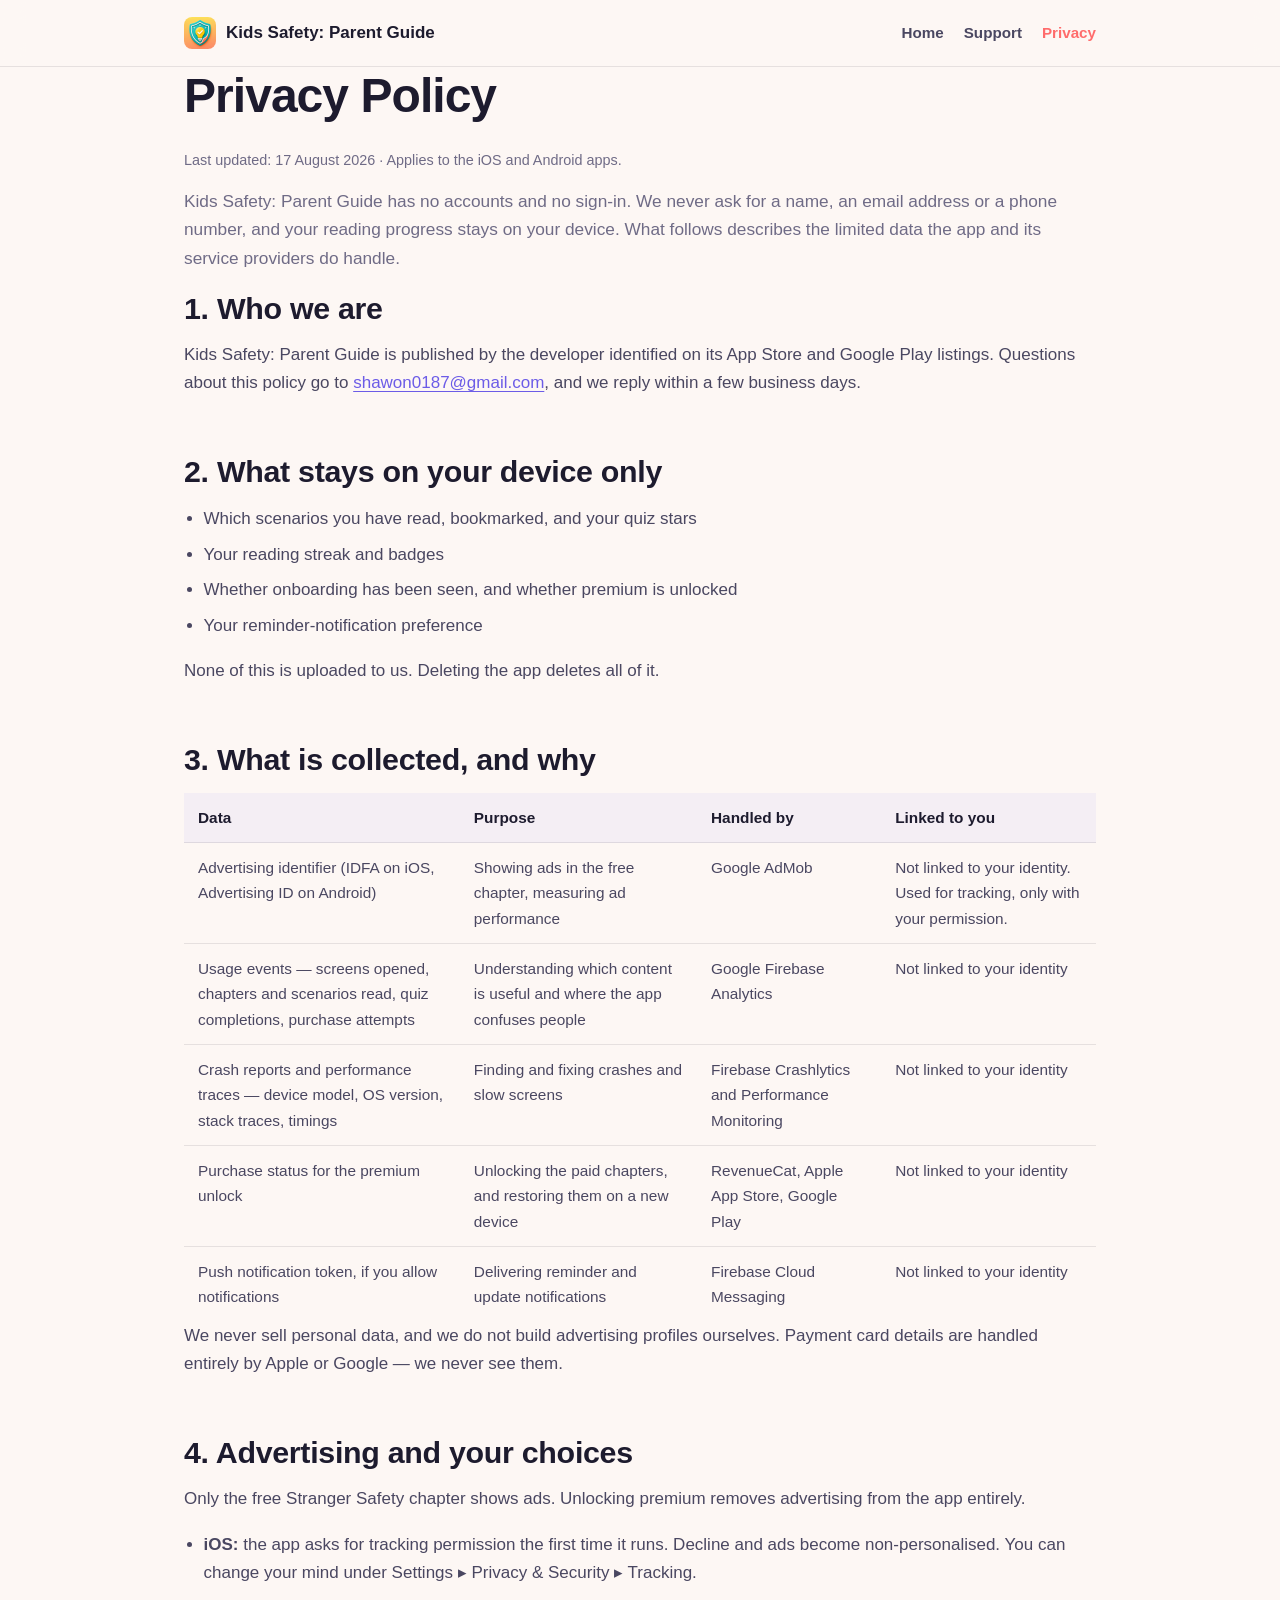
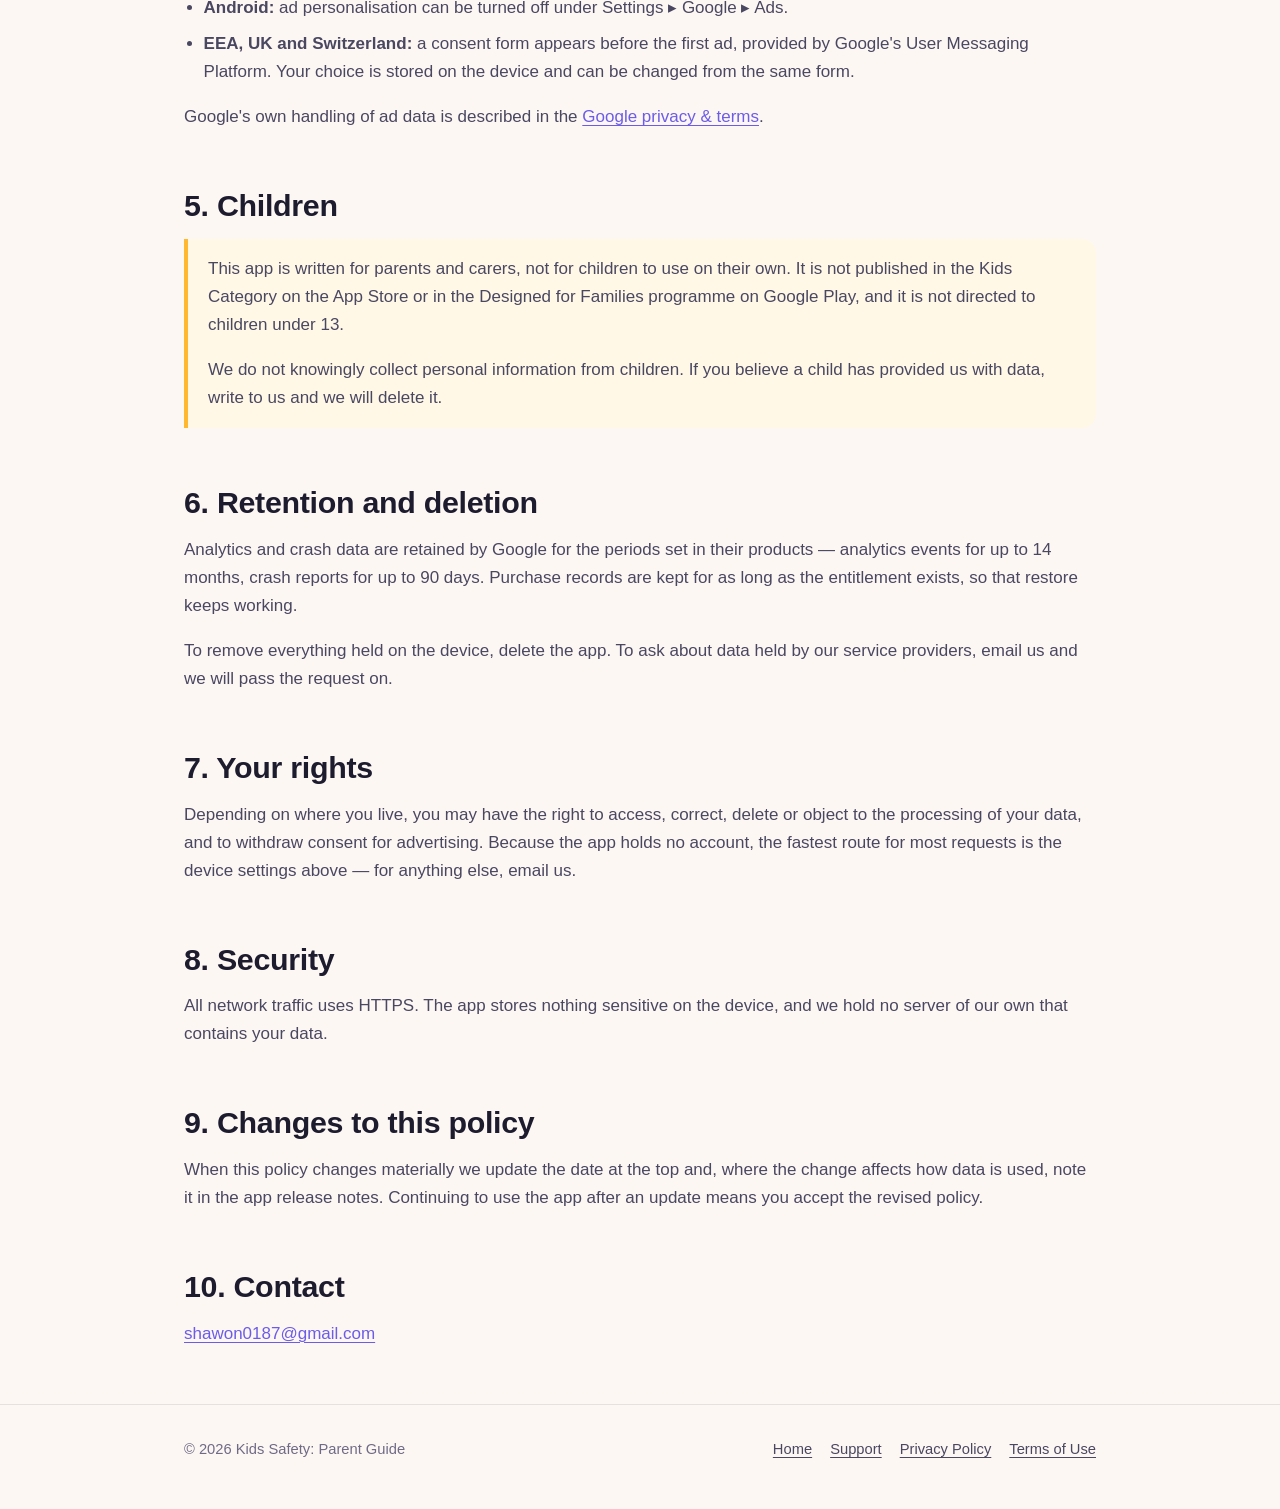
==== privacy.html @ e6f9dfe9 "Initial commit" ====
<!DOCTYPE html>
<html lang="en">
<head>
<meta charset="utf-8">
<meta name="viewport" content="width=device-width, initial-scale=1">
<title>Privacy Policy — Kids Safety: Parent Guide</title>
<meta name="description" content="What Kids Safety: Parent Guide collects, why, and how to control it.">
<link rel="icon" href="assets/icon-512.png">
<link rel="stylesheet" href="styles.css">
</head>
<body>

<header class="site-header">
    <div class="wrap">
        <a class="brand" href="index.html">
            <img src="assets/icon-512.png" alt="">
            Kids Safety: Parent Guide
        </a>
        <nav class="site-nav">
            <a href="index.html">Home</a>
            <a href="support.html">Support</a>
            <a href="privacy.html" aria-current="page">Privacy</a>
        </nav>
    </div>
</header>

<main class="wrap">

    <h1>Privacy Policy</h1>
    <p class="updated">Last updated: 17 August 2026 · Applies to the iOS and Android apps.</p>

    <p class="lede">
        Kids Safety: Parent Guide has no accounts and no sign-in. We never ask
        for a name, an email address or a phone number, and your reading
        progress stays on your device. What follows describes the limited data
        the app and its service providers do handle.
    </p>

    <section>
        <h2>1. Who we are</h2>
        <p>
            Kids Safety: Parent Guide is published by the developer identified
            on its App Store and Google Play listings. Questions about this
            policy go to <a href="mailto:shawon0187@gmail.com">shawon0187@gmail.com</a>,
            and we reply within a few business days.
        </p>
    </section>

    <section>
        <h2>2. What stays on your device only</h2>
        <ul class="plain">
            <li>Which scenarios you have read, bookmarked, and your quiz stars</li>
            <li>Your reading streak and badges</li>
            <li>Whether onboarding has been seen, and whether premium is unlocked</li>
            <li>Your reminder-notification preference</li>
        </ul>
        <p>
            None of this is uploaded to us. Deleting the app deletes all of it.
        </p>
    </section>

    <section>
        <h2>3. What is collected, and why</h2>
        <div class="table-scroll">
            <table>
                <thead>
                    <tr>
                        <th>Data</th>
                        <th>Purpose</th>
                        <th>Handled by</th>
                        <th>Linked to you</th>
                    </tr>
                </thead>
                <tbody>
                    <tr>
                        <td>Advertising identifier (IDFA on iOS, Advertising ID on Android)</td>
                        <td>Showing ads in the free chapter, measuring ad performance</td>
                        <td>Google AdMob</td>
                        <td>Not linked to your identity. Used for tracking, only with your permission.</td>
                    </tr>
                    <tr>
                        <td>Usage events — screens opened, chapters and scenarios read, quiz completions, purchase attempts</td>
                        <td>Understanding which content is useful and where the app confuses people</td>
                        <td>Google Firebase Analytics</td>
                        <td>Not linked to your identity</td>
                    </tr>
                    <tr>
                        <td>Crash reports and performance traces — device model, OS version, stack traces, timings</td>
                        <td>Finding and fixing crashes and slow screens</td>
                        <td>Firebase Crashlytics and Performance Monitoring</td>
                        <td>Not linked to your identity</td>
                    </tr>
                    <tr>
                        <td>Purchase status for the premium unlock</td>
                        <td>Unlocking the paid chapters, and restoring them on a new device</td>
                        <td>RevenueCat, Apple App Store, Google Play</td>
                        <td>Not linked to your identity</td>
                    </tr>
                    <tr>
                        <td>Push notification token, if you allow notifications</td>
                        <td>Delivering reminder and update notifications</td>
                        <td>Firebase Cloud Messaging</td>
                        <td>Not linked to your identity</td>
                    </tr>
                </tbody>
            </table>
        </div>
        <p>
            We never sell personal data, and we do not build advertising
            profiles ourselves. Payment card details are handled entirely by
            Apple or Google — we never see them.
        </p>
    </section>

    <section>
        <h2>4. Advertising and your choices</h2>
        <p>
            Only the free Stranger Safety chapter shows ads. Unlocking premium
            removes advertising from the app entirely.
        </p>
        <ul class="plain">
            <li>
                <strong>iOS:</strong> the app asks for tracking permission the
                first time it runs. Decline and ads become non-personalised.
                You can change your mind under
                Settings ▸ Privacy &amp; Security ▸ Tracking.
            </li>
            <li>
                <strong>Android:</strong> ad personalisation can be turned off
                under Settings ▸ Google ▸ Ads.
            </li>
            <li>
                <strong>EEA, UK and Switzerland:</strong> a consent form appears
                before the first ad, provided by Google's User Messaging
                Platform. Your choice is stored on the device and can be changed
                from the same form.
            </li>
        </ul>
        <p>
            Google's own handling of ad data is described in the
            <a href="https://policies.google.com/technologies/partner-sites" rel="noopener">Google privacy &amp; terms</a>.
        </p>
    </section>

    <section>
        <h2>5. Children</h2>
        <div class="note">
            <p>
                This app is written for parents and carers, not for children to
                use on their own. It is not published in the Kids Category on
                the App Store or in the Designed for Families programme on
                Google Play, and it is not directed to children under 13.
            </p>
            <p>
                We do not knowingly collect personal information from children.
                If you believe a child has provided us with data, write to us
                and we will delete it.
            </p>
        </div>
    </section>

    <section>
        <h2>6. Retention and deletion</h2>
        <p>
            Analytics and crash data are retained by Google for the periods set
            in their products — analytics events for up to 14 months, crash
            reports for up to 90 days. Purchase records are kept for as long as
            the entitlement exists, so that restore keeps working.
        </p>
        <p>
            To remove everything held on the device, delete the app. To ask
            about data held by our service providers, email us and we will pass
            the request on.
        </p>
    </section>

    <section>
        <h2>7. Your rights</h2>
        <p>
            Depending on where you live, you may have the right to access,
            correct, delete or object to the processing of your data, and to
            withdraw consent for advertising. Because the app holds no account,
            the fastest route for most requests is the device settings above —
            for anything else, email us.
        </p>
    </section>

    <section>
        <h2>8. Security</h2>
        <p>
            All network traffic uses HTTPS. The app stores nothing sensitive on
            the device, and we hold no server of our own that contains your
            data.
        </p>
    </section>

    <section>
        <h2>9. Changes to this policy</h2>
        <p>
            When this policy changes materially we update the date at the top
            and, where the change affects how data is used, note it in the app
            release notes. Continuing to use the app after an update means you
            accept the revised policy.
        </p>
    </section>

    <section>
        <h2>10. Contact</h2>
        <p>
            <a href="mailto:shawon0187@gmail.com">shawon0187@gmail.com</a>
        </p>
    </section>

</main>

<footer class="site-footer">
    <div class="wrap">
        <span>© 2026 Kids Safety: Parent Guide</span>
        <nav>
            <a href="index.html">Home</a>
            <a href="support.html">Support</a>
            <a href="privacy.html">Privacy Policy</a>
            <a href="terms.html">Terms of Use</a>
        </nav>
    </div>
</footer>

</body>
</html>
---- styles.css ----
/* Shared styles for the Kids Safety: Parent Guide site.
   Palette is taken from the app itself: the cover gradient runs coral to
   violet, and chapter accents reuse the in-app chapter colours. */

:root {
    --coral: #ff6b6b;
    --violet: #6c5ce7;
    --amber: #ffb830;
    --teal: #4ecdc4;
    --ink: #1d1b2e;
    --body: #4a4761;
    --muted: #6f6b86;
    --surface: #ffffff;
    --page: #fdf7f4;
    --line: rgba(29, 27, 46, 0.1);
    --radius: 20px;
    --shadow: 0 18px 40px rgba(29, 27, 46, 0.1);
    --max: 960px;
}

* {
    box-sizing: border-box;
}

html {
    scroll-behavior: smooth;
}

body {
    margin: 0;
    background: var(--page);
    color: var(--body);
    font-family: -apple-system, BlinkMacSystemFont, "Segoe UI", Roboto, "Helvetica Neue", Arial, sans-serif;
    font-size: 17px;
    line-height: 1.65;
    -webkit-font-smoothing: antialiased;
}

h1, h2, h3 {
    color: var(--ink);
    line-height: 1.2;
    margin: 0 0 0.5em;
}

h1 { font-size: clamp(2rem, 5vw, 3rem); letter-spacing: -0.02em; }
h2 { font-size: clamp(1.4rem, 3vw, 1.9rem); letter-spacing: -0.01em; }
h3 { font-size: 1.1rem; }

p { margin: 0 0 1em; }

a {
    color: var(--violet);
    text-decoration-thickness: 1px;
    text-underline-offset: 3px;
}

a:hover { color: var(--coral); }

.wrap {
    max-width: var(--max);
    margin: 0 auto;
    padding: 0 24px;
}

/* Header ------------------------------------------------------------------ */

.site-header {
    position: sticky;
    top: 0;
    z-index: 10;
    background: rgba(253, 247, 244, 0.88);
    backdrop-filter: saturate(180%) blur(12px);
    border-bottom: 1px solid var(--line);
}

.site-header .wrap {
    display: flex;
    align-items: center;
    gap: 16px;
    min-height: 66px;
    flex-wrap: wrap;
}

.brand {
    display: flex;
    align-items: center;
    gap: 10px;
    font-weight: 700;
    color: var(--ink);
    text-decoration: none;
}

.brand img {
    width: 32px;
    height: 32px;
    border-radius: 8px;
}

.site-nav {
    margin-left: auto;
    display: flex;
    gap: 20px;
    font-size: 0.95rem;
    font-weight: 600;
}

.site-nav a {
    color: var(--body);
    text-decoration: none;
}

.site-nav a:hover,
.site-nav a[aria-current="page"] {
    color: var(--coral);
}

/* Hero -------------------------------------------------------------------- */

.hero {
    background: linear-gradient(140deg, #ffb347 0%, var(--coral) 45%, #a05cd6 100%);
    color: #fff;
    padding: 72px 0 84px;
    text-align: center;
}

.hero h1 { color: #fff; }

.hero p {
    font-size: 1.15rem;
    max-width: 34rem;
    margin: 0 auto 1.5em;
    color: rgba(255, 255, 255, 0.94);
}

.hero-icon {
    width: 108px;
    height: 108px;
    border-radius: 26px;
    box-shadow: 0 20px 40px rgba(0, 0, 0, 0.22);
    margin-bottom: 24px;
}

.eyebrow {
    display: inline-block;
    font-size: 0.78rem;
    font-weight: 800;
    letter-spacing: 0.14em;
    text-transform: uppercase;
    padding: 7px 16px;
    border-radius: 999px;
    background: rgba(255, 255, 255, 0.2);
    border: 1px solid rgba(255, 255, 255, 0.32);
    margin-bottom: 20px;
}

.badges {
    display: flex;
    flex-wrap: wrap;
    gap: 10px;
    justify-content: center;
    margin-top: 26px;
}

.badge {
    background: rgba(255, 255, 255, 0.18);
    border: 1px solid rgba(255, 255, 255, 0.3);
    border-radius: 999px;
    padding: 8px 16px;
    font-size: 0.92rem;
    font-weight: 600;
}

/* Sections ---------------------------------------------------------------- */

main { padding: 56px 0 24px; }

section { margin-bottom: 56px; }

.lede {
    font-size: 1.08rem;
    color: var(--muted);
}

.card {
    background: var(--surface);
    border: 1px solid var(--line);
    border-radius: var(--radius);
    box-shadow: var(--shadow);
    padding: 28px;
}

.grid {
    display: grid;
    gap: 18px;
    grid-template-columns: repeat(auto-fit, minmax(240px, 1fr));
}

.grid .card { margin: 0; }

.card h3 { margin-bottom: 0.35em; }

.card p:last-child { margin-bottom: 0; }

.chapter-list {
    display: grid;
    gap: 12px;
    grid-template-columns: repeat(auto-fit, minmax(220px, 1fr));
    padding: 0;
    margin: 0;
    list-style: none;
}

.chapter-list li {
    background: var(--surface);
    border: 1px solid var(--line);
    border-radius: 14px;
    padding: 14px 16px;
    display: flex;
    align-items: center;
    gap: 12px;
    font-weight: 600;
    color: var(--ink);
}

.chapter-list .count {
    margin-left: auto;
    font-weight: 600;
    font-size: 0.85rem;
    color: var(--muted);
}

.emoji {
    font-size: 1.3rem;
    line-height: 1;
}

table {
    width: 100%;
    border-collapse: collapse;
    font-size: 0.96rem;
}

.table-scroll {
    overflow-x: auto;
    -webkit-overflow-scrolling: touch;
}

th, td {
    text-align: left;
    padding: 12px 14px;
    border-bottom: 1px solid var(--line);
    vertical-align: top;
}

th {
    color: var(--ink);
    font-weight: 700;
    background: rgba(108, 92, 231, 0.06);
}

tbody tr:last-child td { border-bottom: 0; }

ul.plain {
    padding-left: 1.15em;
    margin: 0 0 1em;
}

ul.plain li { margin-bottom: 0.45em; }

.note {
    border-left: 4px solid var(--amber);
    background: #fff8e7;
    border-radius: 0 14px 14px 0;
    padding: 16px 20px;
}

.note p:last-child { margin-bottom: 0; }

.updated {
    font-size: 0.9rem;
    color: var(--muted);
}

.btn {
    display: inline-block;
    background: var(--ink);
    color: #fff;
    text-decoration: none;
    font-weight: 700;
    padding: 14px 26px;
    border-radius: 999px;
    box-shadow: var(--shadow);
}

.btn:hover { background: var(--violet); color: #fff; }

.btn.light {
    background: #fff;
    color: var(--coral);
}

.btn.light:hover { background: #fff; color: var(--violet); }

/* Footer ------------------------------------------------------------------ */

.site-footer {
    border-top: 1px solid var(--line);
    padding: 32px 0 48px;
    font-size: 0.92rem;
    color: var(--muted);
}

.site-footer .wrap {
    display: flex;
    flex-wrap: wrap;
    gap: 14px 24px;
    align-items: center;
}

.site-footer nav {
    margin-left: auto;
    display: flex;
    gap: 18px;
    flex-wrap: wrap;
}

.site-footer a { color: var(--body); }

@media (max-width: 560px) {
    .site-nav { width: 100%; margin-left: 0; gap: 16px; }
    .site-footer nav { margin-left: 0; }
    .hero { padding: 56px 0 64px; }
}
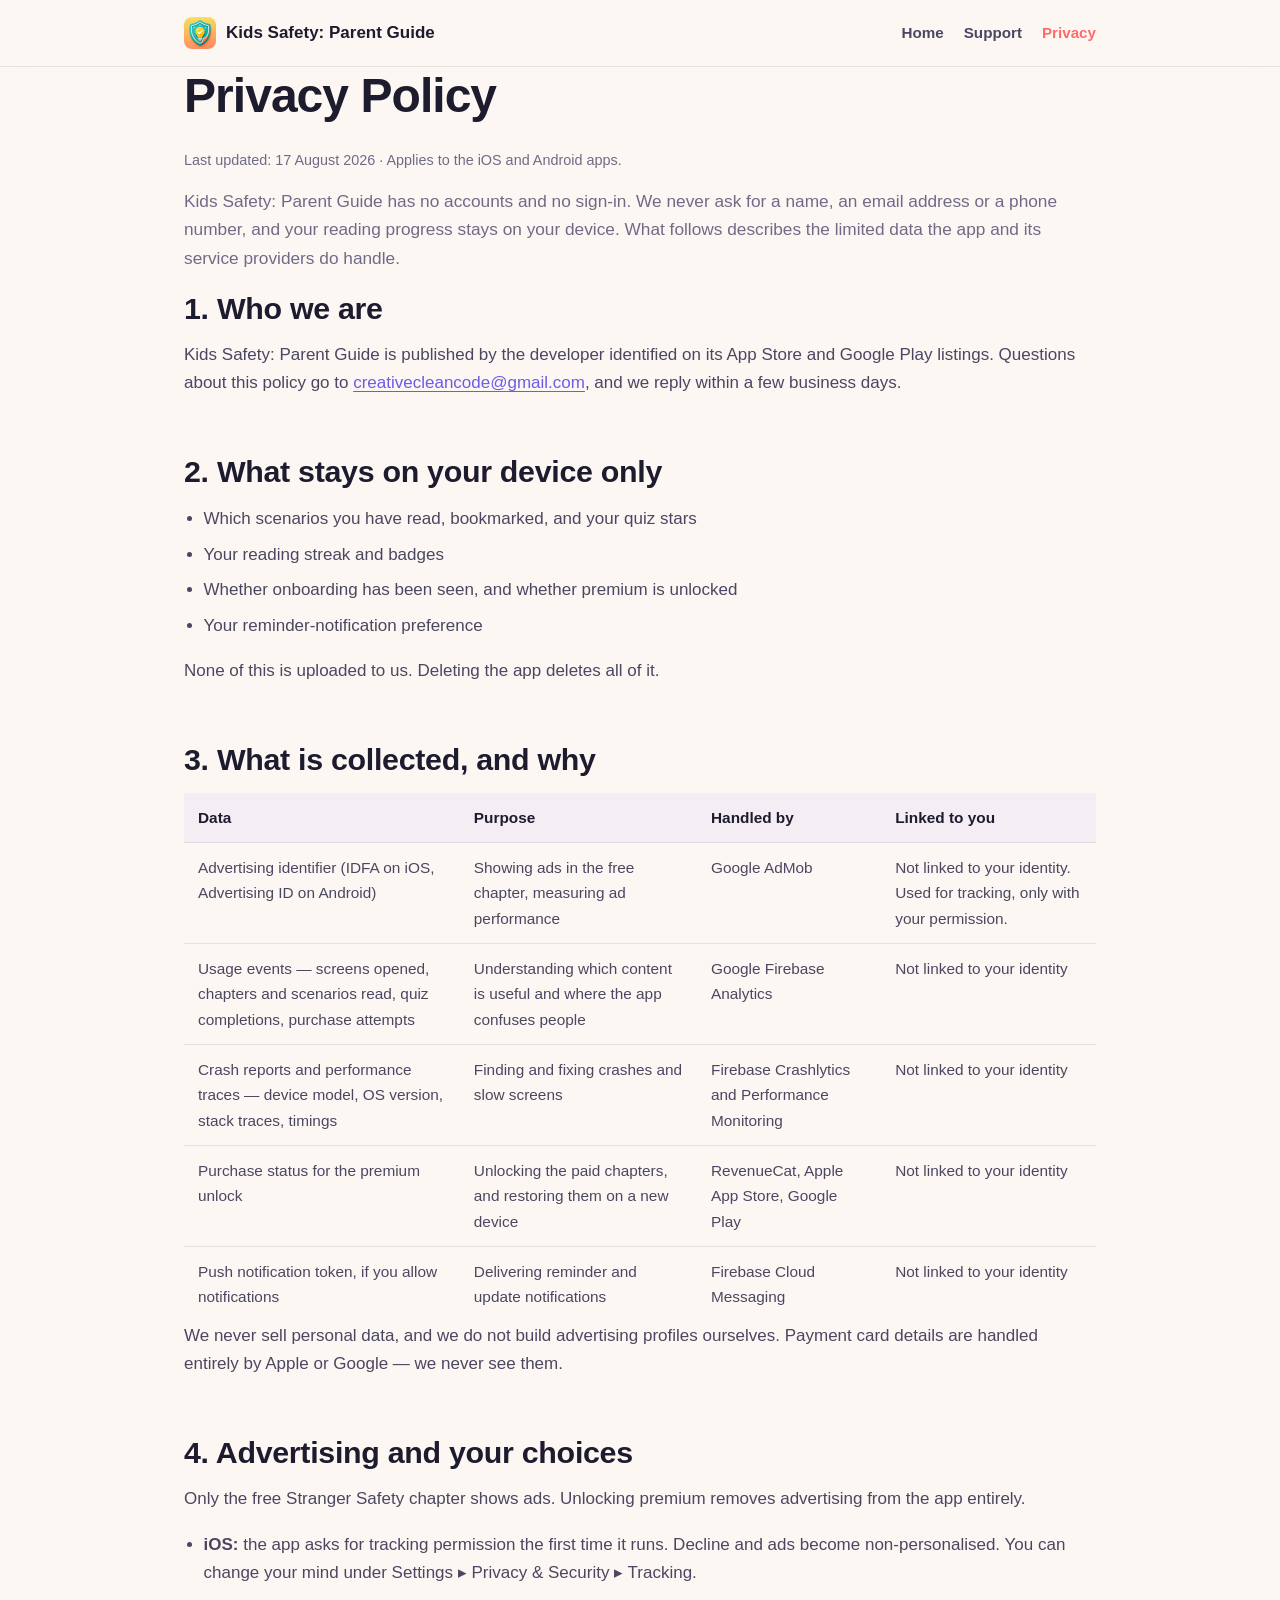
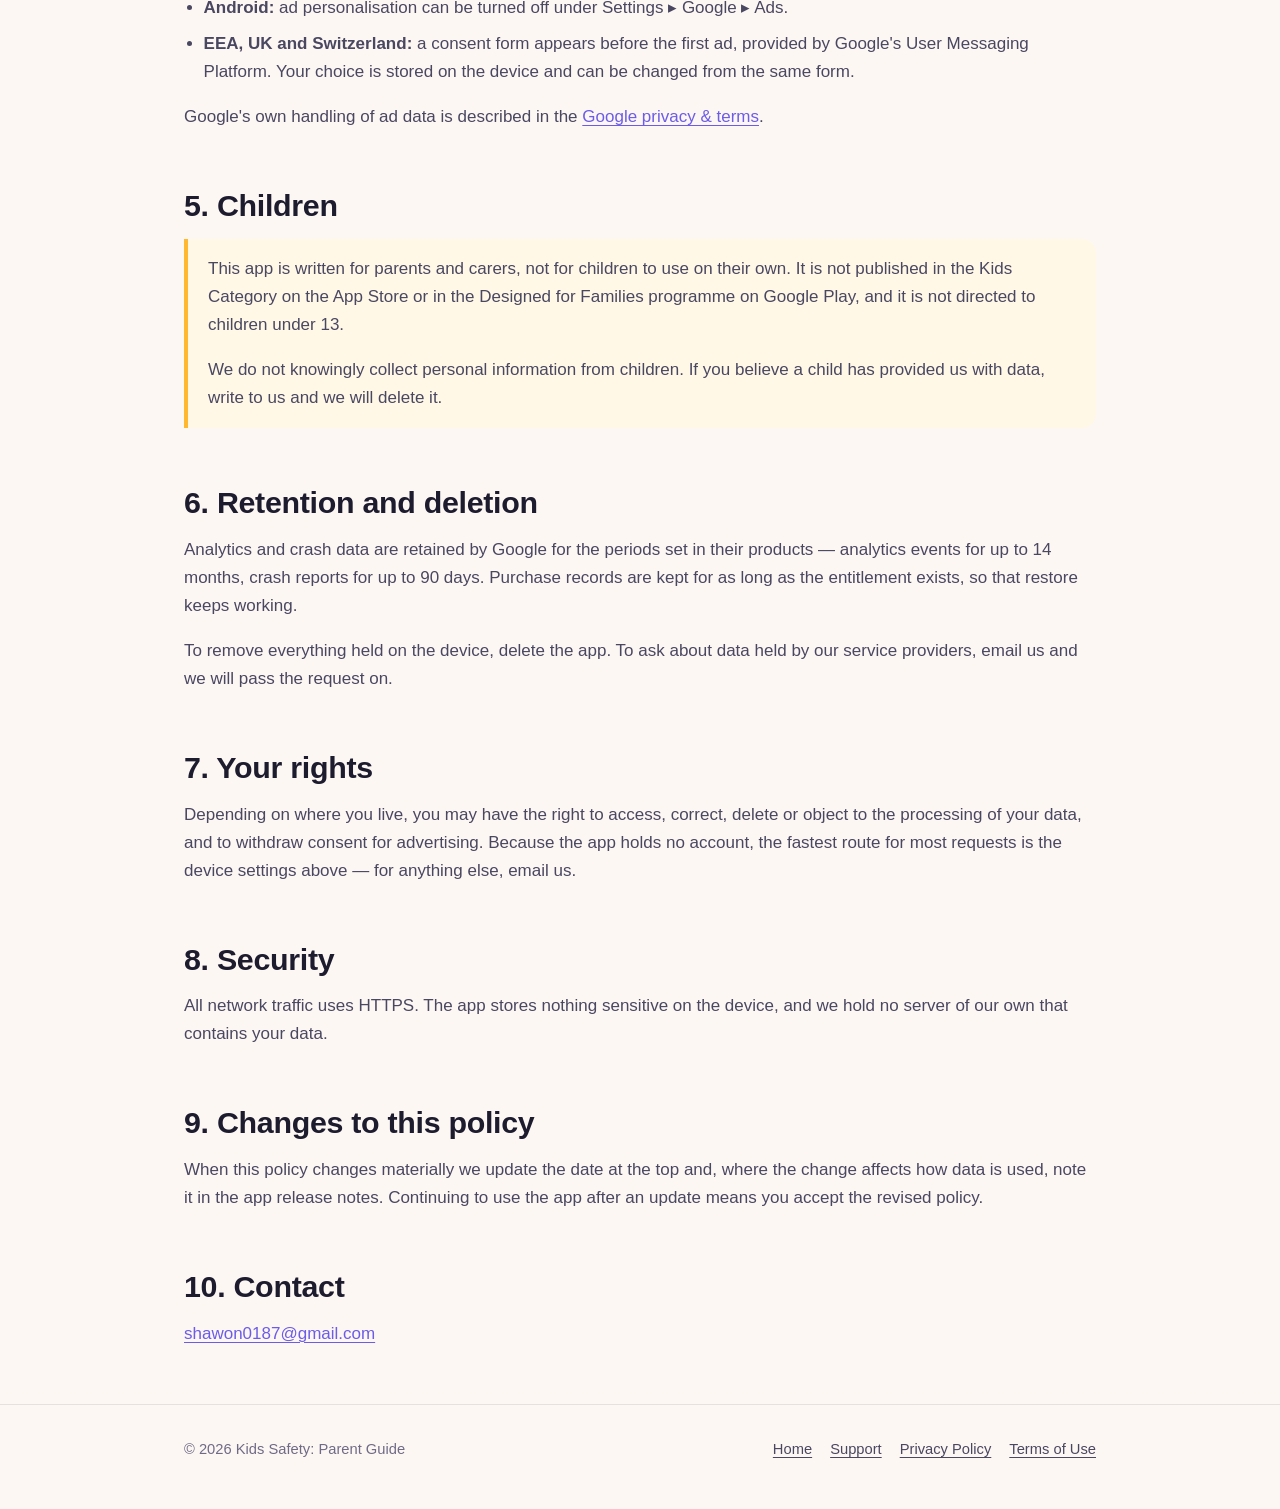
==== commit 0225dd6d: "chore: update contact email to creativecleancode@gmail.com" ====
--- a/privacy.html
+++ b/privacy.html
@@ -41,7 +41,7 @@
         <p>
             Kids Safety: Parent Guide is published by the developer identified
             on its App Store and Google Play listings. Questions about this
-            policy go to <a href="mailto:shawon0187@gmail.com">shawon0187@gmail.com</a>,
+            policy go to <a href="mailto:creativecleancode@gmail.com">creativecleancode@gmail.com</a>,
             and we reply within a few business days.
         </p>
     </section>
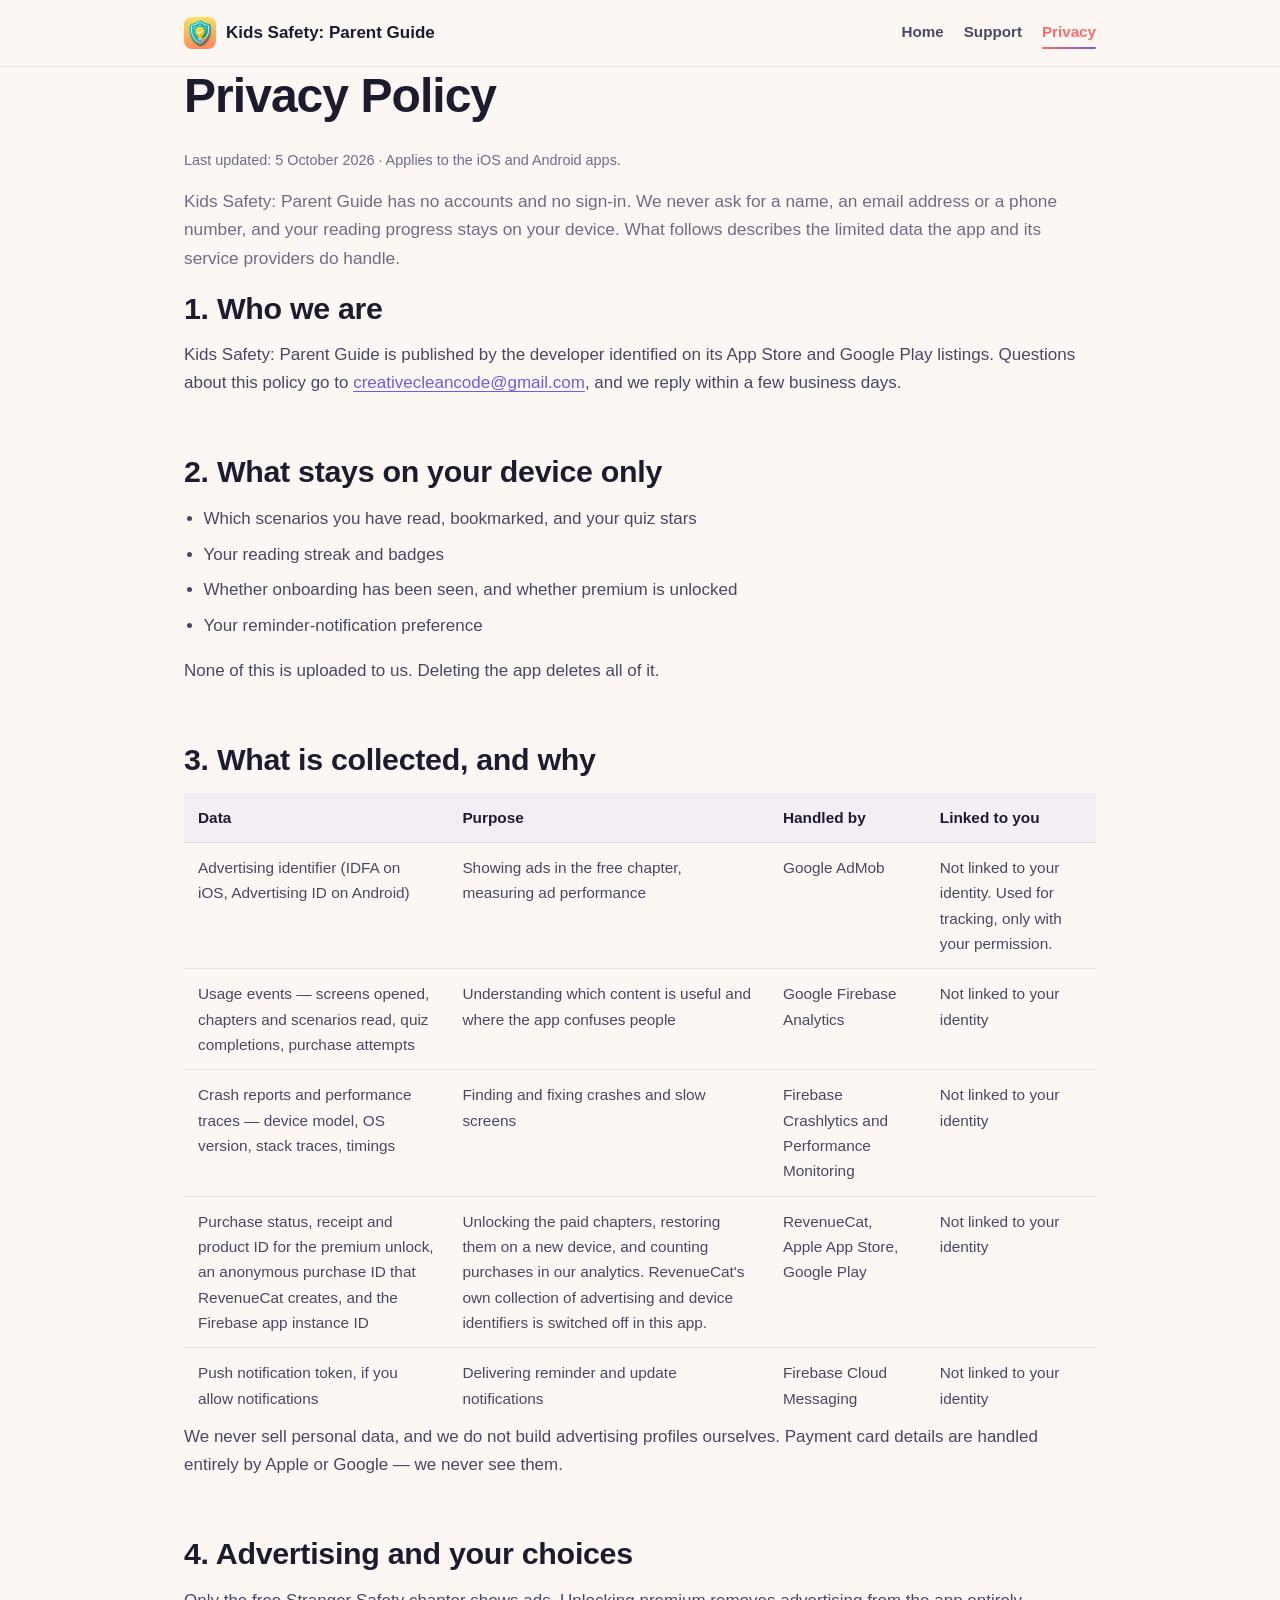
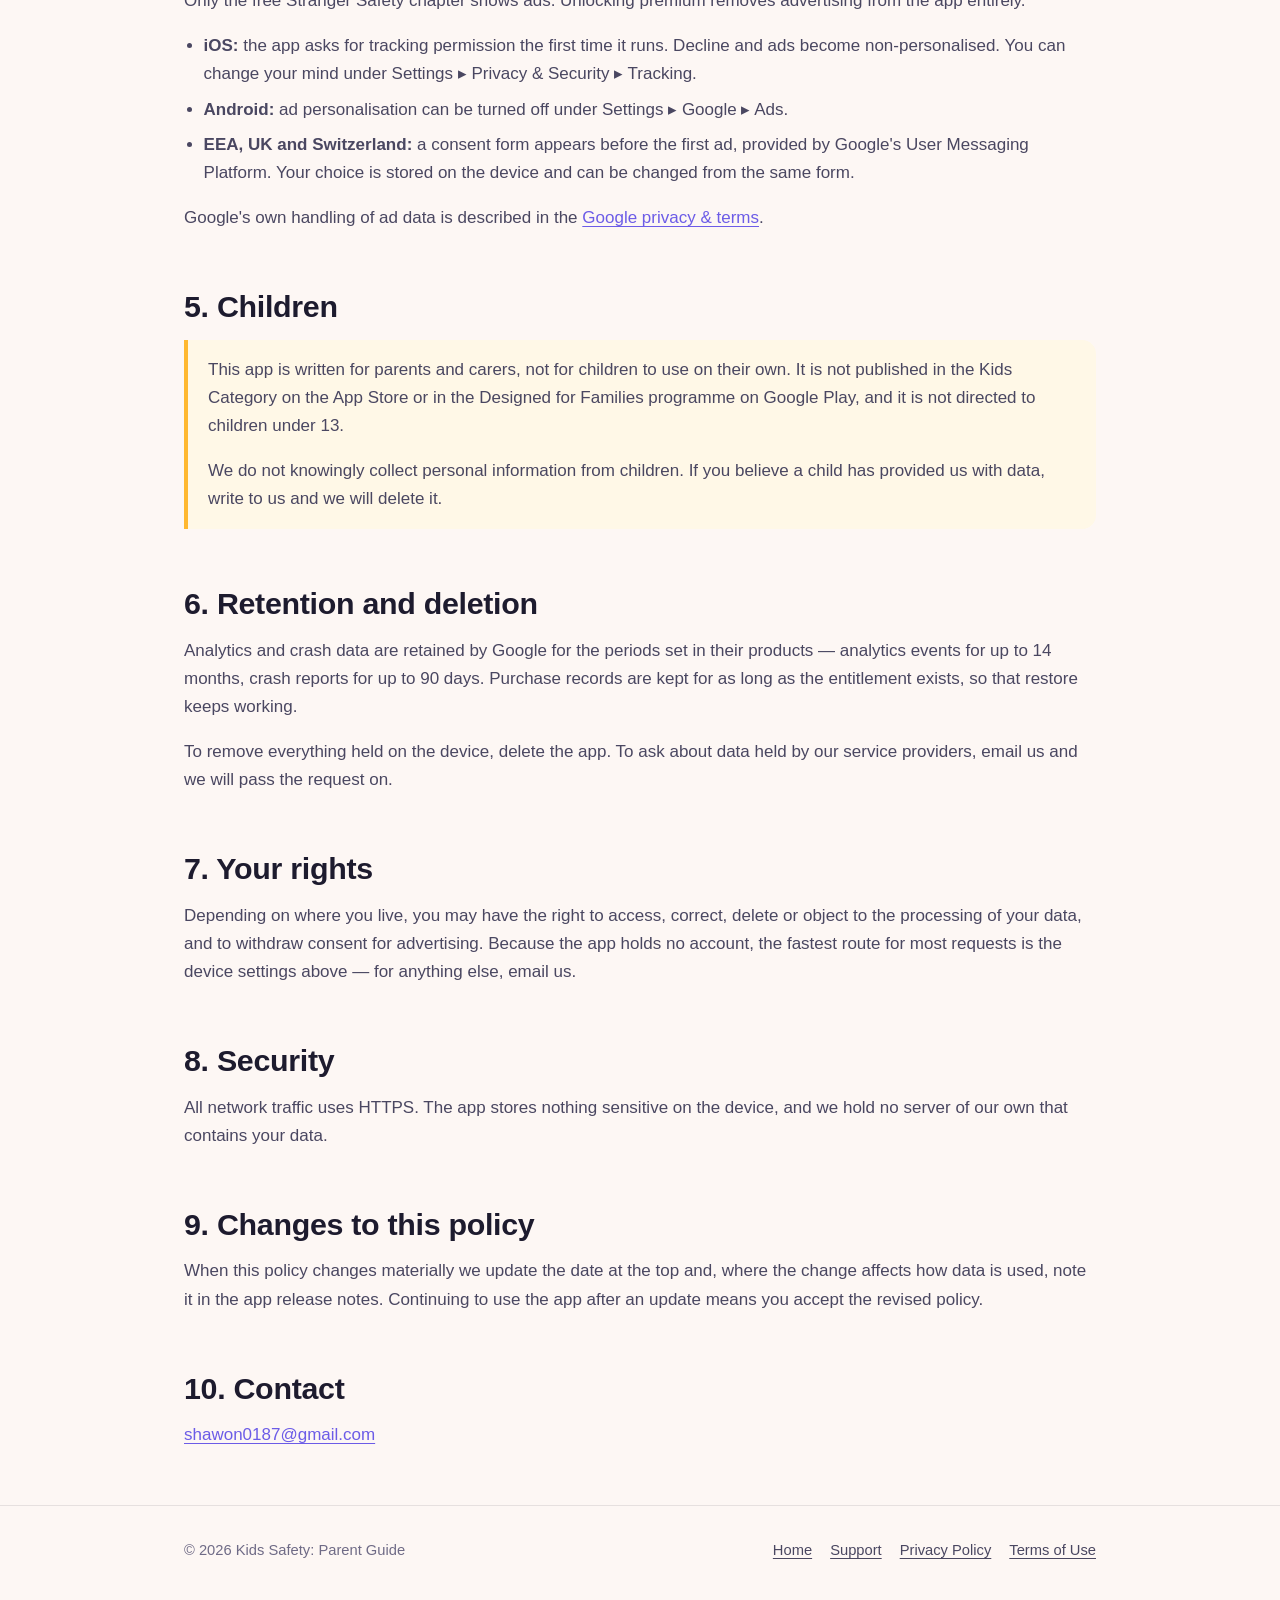
==== commit 8e02efef: "docs: disclose the Firebase app instance ID shared with RevenueCat The iOS app now forwards the Fire" ====
--- a/privacy.html
+++ b/privacy.html
@@ -27,7 +27,7 @@
 <main class="wrap">
 
     <h1>Privacy Policy</h1>
-    <p class="updated">Last updated: 17 August 2026 · Applies to the iOS and Android apps.</p>
+    <p class="updated">Last updated: 5 October 2026 · Applies to the iOS and Android apps.</p>
 
     <p class="lede">
         Kids Safety: Parent Guide has no accounts and no sign-in. We never ask
@@ -91,8 +91,8 @@
                         <td>Not linked to your identity</td>
                     </tr>
                     <tr>
-                        <td>Purchase status for the premium unlock</td>
-                        <td>Unlocking the paid chapters, and restoring them on a new device</td>
+                        <td>Purchase status, receipt and product ID for the premium unlock, an anonymous purchase ID that RevenueCat creates, and the Firebase app instance ID</td>
+                        <td>Unlocking the paid chapters, restoring them on a new device, and counting purchases in our analytics. RevenueCat's own collection of advertising and device identifiers is switched off in this app.</td>
                         <td>RevenueCat, Apple App Store, Google Play</td>
                         <td>Not linked to your identity</td>
                     </tr>
--- a/styles.css
+++ b/styles.css
@@ -12,10 +12,13 @@
     --muted: #6f6b86;
     --surface: #ffffff;
     --page: #fdf7f4;
+    --pink: #f78fb3;
     --line: rgba(29, 27, 46, 0.1);
     --radius: 20px;
     --shadow: 0 18px 40px rgba(29, 27, 46, 0.1);
+    --shadow-lift: 0 26px 60px rgba(29, 27, 46, 0.16);
     --max: 960px;
+    --ease: cubic-bezier(0.22, 1, 0.36, 1);
 }
 
 * {
@@ -64,6 +67,24 @@
 
 /* Header ------------------------------------------------------------------ */
 
+.skip-link {
+    position: absolute;
+    left: -9999px;
+    top: 0;
+    z-index: 100;
+    background: var(--ink);
+    color: #fff;
+    padding: 12px 20px;
+    border-radius: 0 0 12px 0;
+    text-decoration: none;
+    font-weight: 700;
+}
+
+.skip-link:focus {
+    left: 0;
+    color: #fff;
+}
+
 .site-header {
     position: sticky;
     top: 0;
@@ -71,6 +92,12 @@
     background: rgba(253, 247, 244, 0.88);
     backdrop-filter: saturate(180%) blur(12px);
     border-bottom: 1px solid var(--line);
+    transition: box-shadow 0.35s var(--ease), background 0.35s var(--ease);
+}
+
+.site-header.is-scrolled {
+    background: rgba(253, 247, 244, 0.94);
+    box-shadow: 0 10px 30px rgba(29, 27, 46, 0.08);
 }
 
 .site-header .wrap {
@@ -94,7 +121,10 @@
     width: 32px;
     height: 32px;
     border-radius: 8px;
-}
+    transition: transform 0.4s var(--ease);
+}
+
+.brand:hover img { transform: rotate(-6deg) scale(1.08); }
 
 .site-nav {
     margin-left: auto;
@@ -109,6 +139,30 @@
     text-decoration: none;
 }
 
+.site-nav a {
+    position: relative;
+    padding-bottom: 2px;
+}
+
+.site-nav a::after {
+    content: "";
+    position: absolute;
+    left: 0;
+    right: 0;
+    bottom: -2px;
+    height: 2px;
+    border-radius: 2px;
+    background: linear-gradient(90deg, var(--coral), var(--violet));
+    transform: scaleX(0);
+    transform-origin: left;
+    transition: transform 0.35s var(--ease);
+}
+
+.site-nav a:hover::after,
+.site-nav a[aria-current="page"]::after {
+    transform: scaleX(1);
+}
+
 .site-nav a:hover,
 .site-nav a[aria-current="page"] {
     color: var(--coral);
@@ -117,13 +171,79 @@
 /* Hero -------------------------------------------------------------------- */
 
 .hero {
+    position: relative;
+    isolation: isolate;
+    overflow: hidden;
     background: linear-gradient(140deg, #ffb347 0%, var(--coral) 45%, #a05cd6 100%);
     color: #fff;
-    padding: 72px 0 84px;
+    padding: 88px 0 128px;
     text-align: center;
 }
 
-.hero h1 { color: #fff; }
+/* A second gradient drifts across the first one, so the backdrop breathes
+   instead of sitting still. */
+.hero-aurora {
+    position: absolute;
+    inset: -30%;
+    z-index: -2;
+    background:
+        radial-gradient(38% 44% at 22% 28%, rgba(255, 214, 130, 0.85), transparent 62%),
+        radial-gradient(42% 46% at 78% 22%, rgba(255, 107, 107, 0.75), transparent 64%),
+        radial-gradient(46% 52% at 60% 82%, rgba(108, 92, 231, 0.8), transparent 66%);
+    filter: blur(10px);
+    animation: auroraDrift 24s ease-in-out infinite alternate;
+}
+
+.hero-blobs {
+    position: absolute;
+    inset: 0;
+    z-index: -1;
+    pointer-events: none;
+}
+
+.blob {
+    position: absolute;
+    border-radius: 50%;
+    filter: blur(2px);
+    background: rgba(255, 255, 255, 0.14);
+    border: 1px solid rgba(255, 255, 255, 0.18);
+}
+
+.blob-1 { width: 260px; height: 260px; top: -70px; left: -60px; animation: float 17s ease-in-out infinite; }
+.blob-2 { width: 180px; height: 180px; bottom: 10px; right: -40px; animation: float 21s ease-in-out infinite reverse; }
+.blob-3 { width: 120px; height: 120px; top: 46%; right: 16%; animation: float 13s ease-in-out infinite; }
+
+/* Chapter emoji rise slowly through the hero, one per chapter theme. */
+.hero-sparks {
+    position: absolute;
+    inset: 0;
+    z-index: -1;
+    pointer-events: none;
+    overflow: hidden;
+}
+
+.hero-sparks span {
+    position: absolute;
+    left: var(--x);
+    bottom: -10%;
+    font-size: var(--s);
+    opacity: 0;
+    filter: blur(0.3px) drop-shadow(0 2px 6px rgba(29, 27, 46, 0.2));
+    animation: rise 22s linear infinite;
+    animation-delay: var(--d);
+}
+
+.hero-inner {
+    position: relative;
+    display: flex;
+    flex-direction: column;
+    align-items: center;
+}
+
+.hero h1 {
+    color: #fff;
+    text-shadow: 0 6px 24px rgba(29, 27, 46, 0.22);
+}
 
 .hero p {
     font-size: 1.15rem;
@@ -132,13 +252,50 @@
     color: rgba(255, 255, 255, 0.94);
 }
 
+.hero-icon-wrap {
+    position: relative;
+    display: inline-block;
+    margin-bottom: 24px;
+    line-height: 0;
+}
+
+.hero-icon-glow {
+    position: absolute;
+    inset: -18px;
+    border-radius: 40px;
+    background: rgba(255, 255, 255, 0.35);
+    filter: blur(18px);
+    animation: pulse 4.5s ease-in-out infinite;
+}
+
 .hero-icon {
+    position: relative;
     width: 108px;
     height: 108px;
     border-radius: 26px;
     box-shadow: 0 20px 40px rgba(0, 0, 0, 0.22);
-    margin-bottom: 24px;
-}
+    animation: bob 6s ease-in-out infinite;
+}
+
+.hero-actions {
+    display: flex;
+    flex-wrap: wrap;
+    gap: 12px;
+    justify-content: center;
+}
+
+/* The wave hands the hero off to the page colour without a hard edge. */
+.hero-wave {
+    position: absolute;
+    left: 0;
+    right: 0;
+    bottom: -1px;
+    width: 100%;
+    height: 88px;
+    display: block;
+}
+
+.hero-wave path { fill: var(--page); }
 
 .eyebrow {
     display: inline-block;
@@ -168,6 +325,12 @@
     padding: 8px 16px;
     font-size: 0.92rem;
     font-weight: 600;
+    transition: transform 0.3s var(--ease), background 0.3s var(--ease);
+}
+
+.badge:hover {
+    transform: translateY(-2px);
+    background: rgba(255, 255, 255, 0.28);
 }
 
 /* Sections ---------------------------------------------------------------- */
@@ -211,16 +374,43 @@
 }
 
 .chapter-list li {
+    position: relative;
+    overflow: hidden;
     background: var(--surface);
     border: 1px solid var(--line);
     border-radius: 14px;
-    padding: 14px 16px;
+    padding: 14px 16px 14px 22px;
     display: flex;
     align-items: center;
     gap: 12px;
     font-weight: 600;
     color: var(--ink);
-}
+    transition: transform 0.35s var(--ease), box-shadow 0.35s var(--ease), border-color 0.35s var(--ease);
+}
+
+/* Each chapter carries its in-app accent colour on the leading edge. */
+.chapter-list li::before {
+    content: "";
+    position: absolute;
+    left: 0;
+    top: 0;
+    bottom: 0;
+    width: 6px;
+    background: var(--accent, var(--violet));
+    transform: scaleY(0.35);
+    transform-origin: center;
+    transition: transform 0.35s var(--ease);
+}
+
+.chapter-list li:hover {
+    transform: translateY(-3px);
+    border-color: color-mix(in srgb, var(--accent, var(--violet)) 40%, transparent);
+    box-shadow: 0 16px 32px rgba(29, 27, 46, 0.12);
+}
+
+.chapter-list li:hover::before { transform: scaleY(1); }
+
+.chapter-list li:hover .emoji { transform: scale(1.18) rotate(-8deg); }
 
 .chapter-list .count {
     margin-left: auto;
@@ -229,9 +419,17 @@
     color: var(--muted);
 }
 
+.chapter-list .count.free {
+    color: #0f8f6f;
+    background: rgba(78, 205, 196, 0.16);
+    border-radius: 999px;
+    padding: 3px 10px;
+}
+
 .emoji {
     font-size: 1.3rem;
     line-height: 1;
+    transition: transform 0.35s var(--ease);
 }
 
 table {
@@ -283,6 +481,8 @@
 
 .btn {
     display: inline-block;
+    position: relative;
+    overflow: hidden;
     background: var(--ink);
     color: #fff;
     text-decoration: none;
@@ -290,9 +490,32 @@
     padding: 14px 26px;
     border-radius: 999px;
     box-shadow: var(--shadow);
-}
-
-.btn:hover { background: var(--violet); color: #fff; }
+    transition: transform 0.3s var(--ease), box-shadow 0.3s var(--ease), background 0.3s var(--ease), color 0.3s var(--ease);
+}
+
+/* A highlight sweeps across the button on hover. */
+.btn::after {
+    content: "";
+    position: absolute;
+    top: 0;
+    bottom: 0;
+    left: -60%;
+    width: 45%;
+    background: linear-gradient(100deg, transparent, rgba(255, 255, 255, 0.45), transparent);
+    transform: skewX(-18deg);
+    transition: left 0.6s var(--ease);
+}
+
+.btn:hover {
+    transform: translateY(-2px);
+    box-shadow: var(--shadow-lift);
+    background: var(--violet);
+    color: #fff;
+}
+
+.btn:hover::after { left: 120%; }
+
+.btn:active { transform: translateY(0); }
 
 .btn.light {
     background: #fff;
@@ -300,6 +523,291 @@
 }
 
 .btn.light:hover { background: #fff; color: var(--violet); }
+
+.btn.ghost {
+    background: rgba(255, 255, 255, 0.16);
+    color: #fff;
+    border: 1px solid rgba(255, 255, 255, 0.45);
+    box-shadow: none;
+}
+
+.btn.ghost:hover {
+    background: rgba(255, 255, 255, 0.28);
+    color: #fff;
+}
+
+/* Stats ------------------------------------------------------------------- */
+
+.stats {
+    display: grid;
+    grid-template-columns: repeat(auto-fit, minmax(150px, 1fr));
+    gap: 8px;
+    background: var(--surface);
+    border: 1px solid var(--line);
+    border-radius: var(--radius);
+    box-shadow: var(--shadow);
+    padding: 26px 18px;
+    margin-top: -76px;
+    margin-bottom: 56px;
+    position: relative;
+    z-index: 2;
+}
+
+.stat {
+    text-align: center;
+    padding: 6px 8px;
+}
+
+.stat-num {
+    display: block;
+    font-size: clamp(1.7rem, 4vw, 2.3rem);
+    font-weight: 800;
+    letter-spacing: -0.02em;
+    line-height: 1.1;
+    background: linear-gradient(120deg, var(--coral), var(--violet));
+    -webkit-background-clip: text;
+    background-clip: text;
+    color: transparent;
+    font-variant-numeric: tabular-nums;
+}
+
+.stat-label {
+    display: block;
+    font-size: 0.85rem;
+    font-weight: 600;
+    letter-spacing: 0.06em;
+    text-transform: uppercase;
+    color: var(--muted);
+}
+
+/* Feature cards ----------------------------------------------------------- */
+
+.card.tilt {
+    position: relative;
+    overflow: hidden;
+    transition: transform 0.4s var(--ease), box-shadow 0.4s var(--ease);
+}
+
+.card.tilt::before {
+    content: "";
+    position: absolute;
+    top: 0;
+    left: 0;
+    right: 0;
+    height: 4px;
+    background: linear-gradient(90deg, var(--accent, var(--violet)), transparent);
+    transform: scaleX(0);
+    transform-origin: left;
+    transition: transform 0.45s var(--ease);
+}
+
+.card.tilt:hover {
+    transform: translateY(-6px);
+    box-shadow: var(--shadow-lift);
+}
+
+.card.tilt:hover::before { transform: scaleX(1); }
+
+.card-icon {
+    display: inline-flex;
+    align-items: center;
+    justify-content: center;
+    width: 46px;
+    height: 46px;
+    border-radius: 14px;
+    font-size: 1.35rem;
+    margin-bottom: 14px;
+    background: color-mix(in srgb, var(--accent, var(--violet)) 14%, #fff);
+    transition: transform 0.4s var(--ease);
+}
+
+.card.tilt:hover .card-icon { transform: translateY(-2px) rotate(-6deg); }
+
+/* Steps ------------------------------------------------------------------- */
+
+.steps {
+    list-style: none;
+    margin: 0;
+    padding: 0;
+    display: grid;
+    gap: 18px;
+    grid-template-columns: repeat(auto-fit, minmax(230px, 1fr));
+    counter-reset: step;
+}
+
+.steps li {
+    position: relative;
+    background: var(--surface);
+    border: 1px solid var(--line);
+    border-radius: var(--radius);
+    padding: 24px 22px;
+    box-shadow: var(--shadow);
+}
+
+.steps h3 { margin-bottom: 0.3em; }
+
+.steps p { margin: 0; color: var(--body); }
+
+.step-num {
+    display: inline-flex;
+    align-items: center;
+    justify-content: center;
+    width: 34px;
+    height: 34px;
+    border-radius: 50%;
+    background: linear-gradient(135deg, var(--coral), var(--violet));
+    color: #fff;
+    font-weight: 800;
+    margin-bottom: 14px;
+}
+
+/* Plans ------------------------------------------------------------------- */
+
+.plans {
+    display: grid;
+    gap: 18px;
+    align-items: start;
+    grid-template-columns: repeat(auto-fit, minmax(260px, 1fr));
+}
+
+.plan {
+    position: relative;
+    transition: transform 0.4s var(--ease), box-shadow 0.4s var(--ease);
+}
+
+.plan:hover {
+    transform: translateY(-4px);
+    box-shadow: var(--shadow-lift);
+}
+
+.plan-tag {
+    display: inline-block;
+    font-size: 0.72rem;
+    font-weight: 800;
+    letter-spacing: 0.12em;
+    text-transform: uppercase;
+    padding: 5px 12px;
+    border-radius: 999px;
+    background: rgba(108, 92, 231, 0.12);
+    color: var(--violet);
+    margin-bottom: 12px;
+}
+
+.plan.featured {
+    border-color: transparent;
+    background:
+        linear-gradient(#fff, #fff) padding-box,
+        linear-gradient(135deg, var(--coral), var(--violet)) border-box;
+    border: 2px solid transparent;
+}
+
+.plan.featured .plan-tag {
+    background: linear-gradient(120deg, var(--coral), var(--violet));
+    color: #fff;
+}
+
+.plan-note {
+    margin: 0;
+    padding-top: 14px;
+    border-top: 1px solid var(--line);
+    font-size: 0.95rem;
+    color: var(--muted);
+}
+
+/* Closing call to action -------------------------------------------------- */
+
+.cta-band {
+    position: relative;
+    overflow: hidden;
+    text-align: center;
+    border-radius: var(--radius);
+    padding: 44px 24px;
+    color: #fff;
+    background: linear-gradient(135deg, var(--coral), var(--violet));
+    background-size: 180% 180%;
+    animation: auroraShift 14s ease infinite;
+    box-shadow: var(--shadow);
+}
+
+.cta-band h2 { color: #fff; margin-bottom: 0.3em; }
+
+.cta-band p {
+    color: rgba(255, 255, 255, 0.92);
+    max-width: 30rem;
+    margin: 0 auto 1.4em;
+}
+
+/* Motion ------------------------------------------------------------------ */
+
+.reveal {
+    opacity: 0;
+    transform: translateY(22px);
+}
+
+.reveal.is-visible {
+    opacity: 1;
+    transform: none;
+    transition: opacity 0.7s var(--ease), transform 0.7s var(--ease);
+    transition-delay: calc(var(--stagger, 0) * 80ms);
+}
+
+.reveal[data-delay="1"] { --stagger: 1; }
+.reveal[data-delay="2"] { --stagger: 2; }
+.reveal[data-delay="3"] { --stagger: 3; }
+.reveal[data-delay="4"] { --stagger: 4; }
+.reveal[data-delay="5"] { --stagger: 5; }
+.reveal[data-delay="6"] { --stagger: 6; }
+.reveal[data-delay="7"] { --stagger: 7; }
+
+/* No JavaScript means no hidden content. */
+html:not(.js) .reveal { opacity: 1; transform: none; }
+
+@keyframes auroraDrift {
+    0%   { transform: translate3d(-3%, -2%, 0) scale(1); }
+    50%  { transform: translate3d(3%, 2%, 0) scale(1.08); }
+    100% { transform: translate3d(-2%, 3%, 0) scale(1.02); }
+}
+
+@keyframes auroraShift {
+    0%, 100% { background-position: 0% 50%; }
+    50%      { background-position: 100% 50%; }
+}
+
+@keyframes float {
+    0%, 100% { transform: translate3d(0, 0, 0); }
+    50%      { transform: translate3d(14px, -22px, 0); }
+}
+
+@keyframes rise {
+    0%   { opacity: 0; transform: translate3d(0, 0, 0) rotate(0deg); }
+    14%  { opacity: 0.38; }
+    82%  { opacity: 0.22; }
+    100% { opacity: 0; transform: translate3d(24px, -110vh, 0) rotate(22deg); }
+}
+
+@keyframes bob {
+    0%, 100% { transform: translateY(0) rotate(0deg); }
+    50%      { transform: translateY(-10px) rotate(2deg); }
+}
+
+@keyframes pulse {
+    0%, 100% { opacity: 0.45; transform: scale(0.95); }
+    50%      { opacity: 0.8; transform: scale(1.06); }
+}
+
+@media (prefers-reduced-motion: reduce) {
+    html { scroll-behavior: auto; }
+
+    *,
+    *::before,
+    *::after {
+        animation: none !important;
+        transition-duration: 0.01ms !important;
+    }
+
+    .reveal { opacity: 1; transform: none; }
+    .hero-sparks { display: none; }
+}
 
 /* Footer ------------------------------------------------------------------ */
 
@@ -329,5 +837,13 @@
 @media (max-width: 560px) {
     .site-nav { width: 100%; margin-left: 0; gap: 16px; }
     .site-footer nav { margin-left: 0; }
-    .hero { padding: 56px 0 64px; }
-}
+    .hero { padding: 60px 0 96px; }
+    .hero-wave { height: 56px; }
+    .hero-actions .btn { width: 100%; text-align: center; }
+    .stats {
+        grid-template-columns: repeat(2, 1fr);
+        margin-top: -56px;
+        padding: 20px 12px;
+    }
+    .blob-1, .blob-2, .blob-3 { display: none; }
+}
